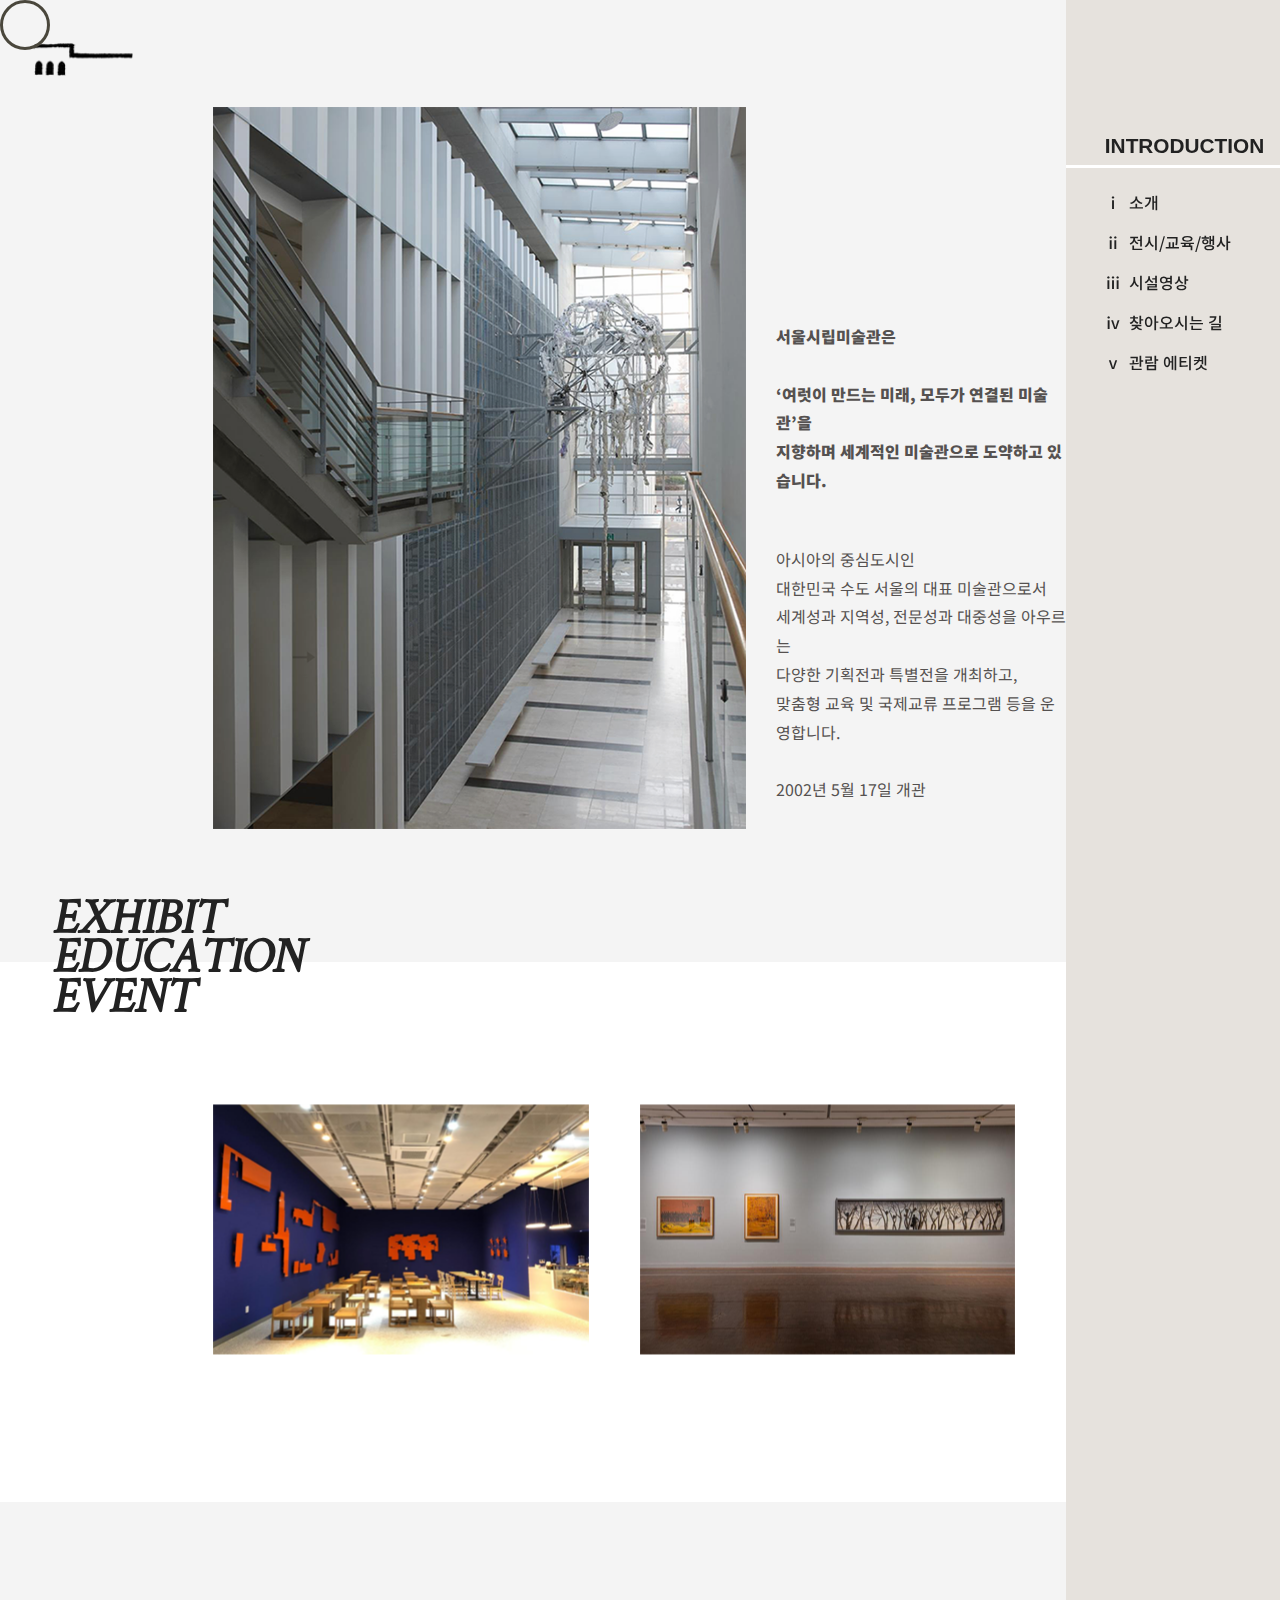
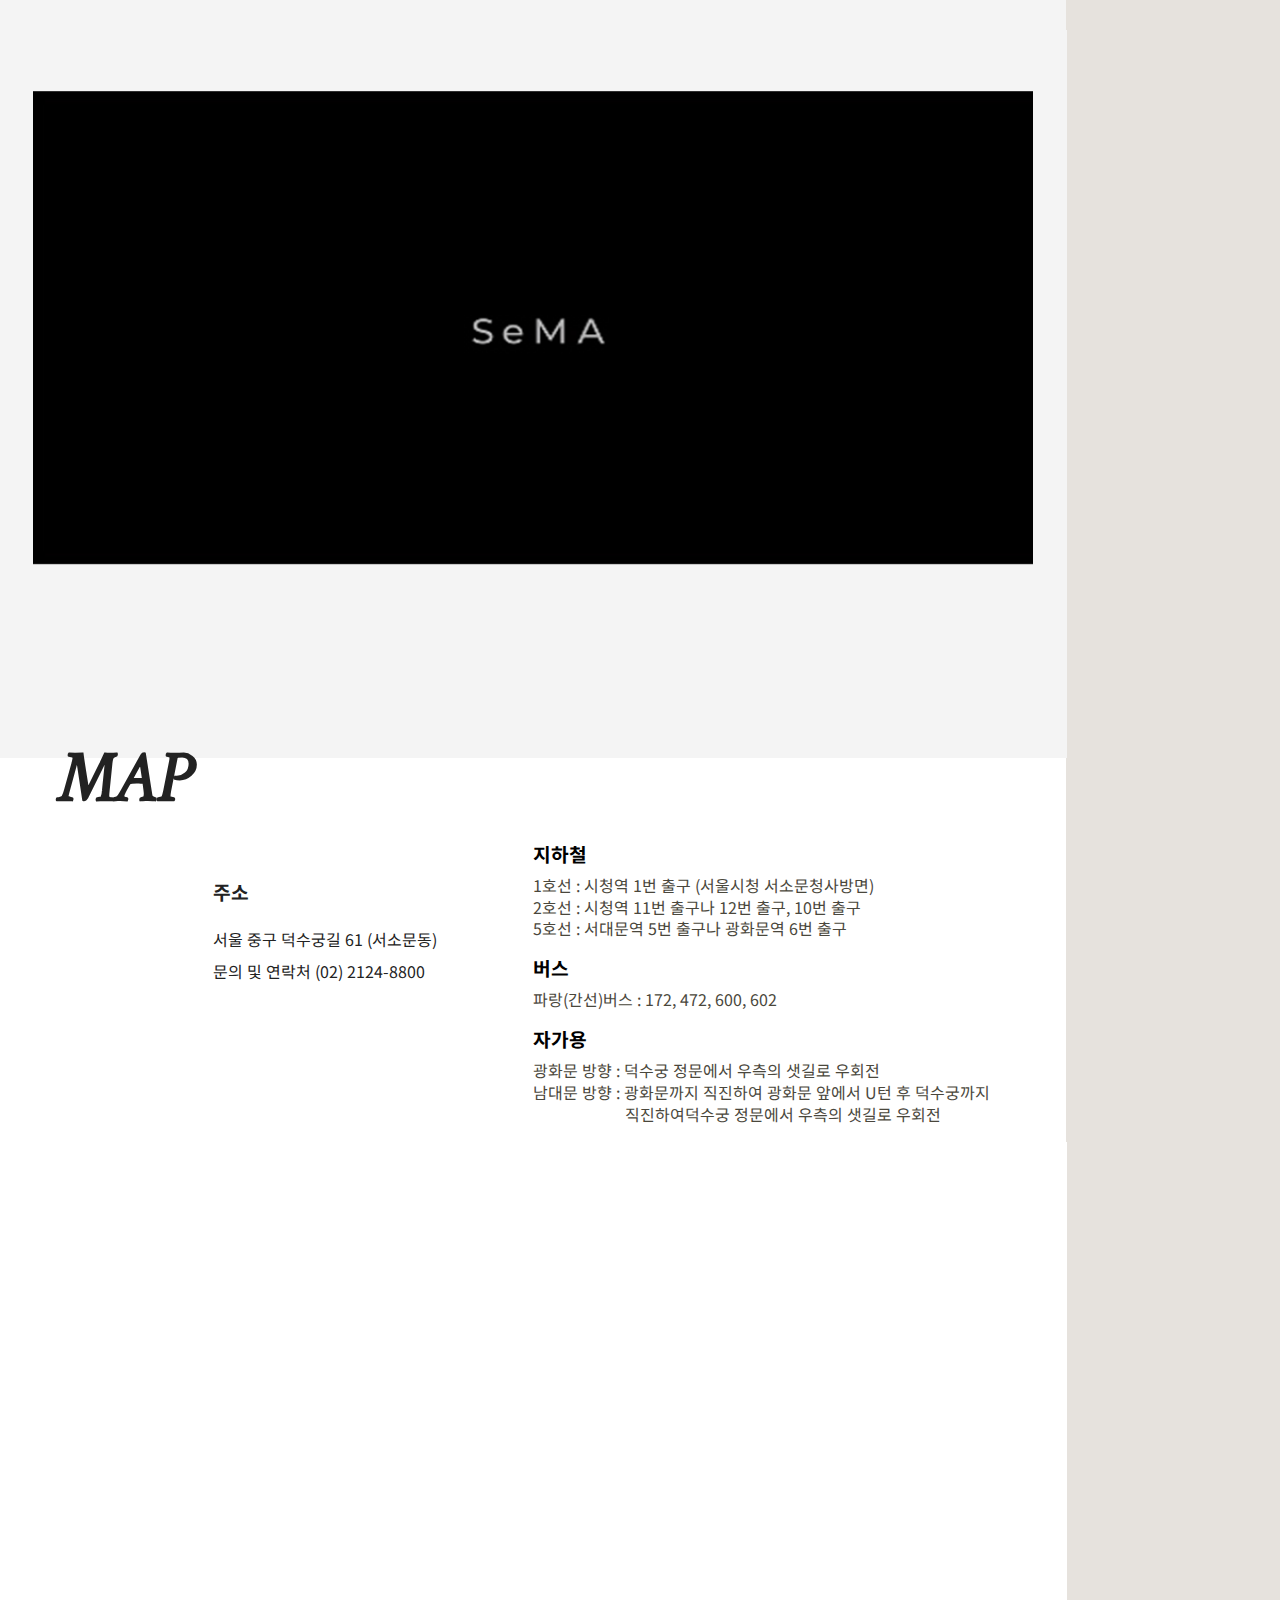
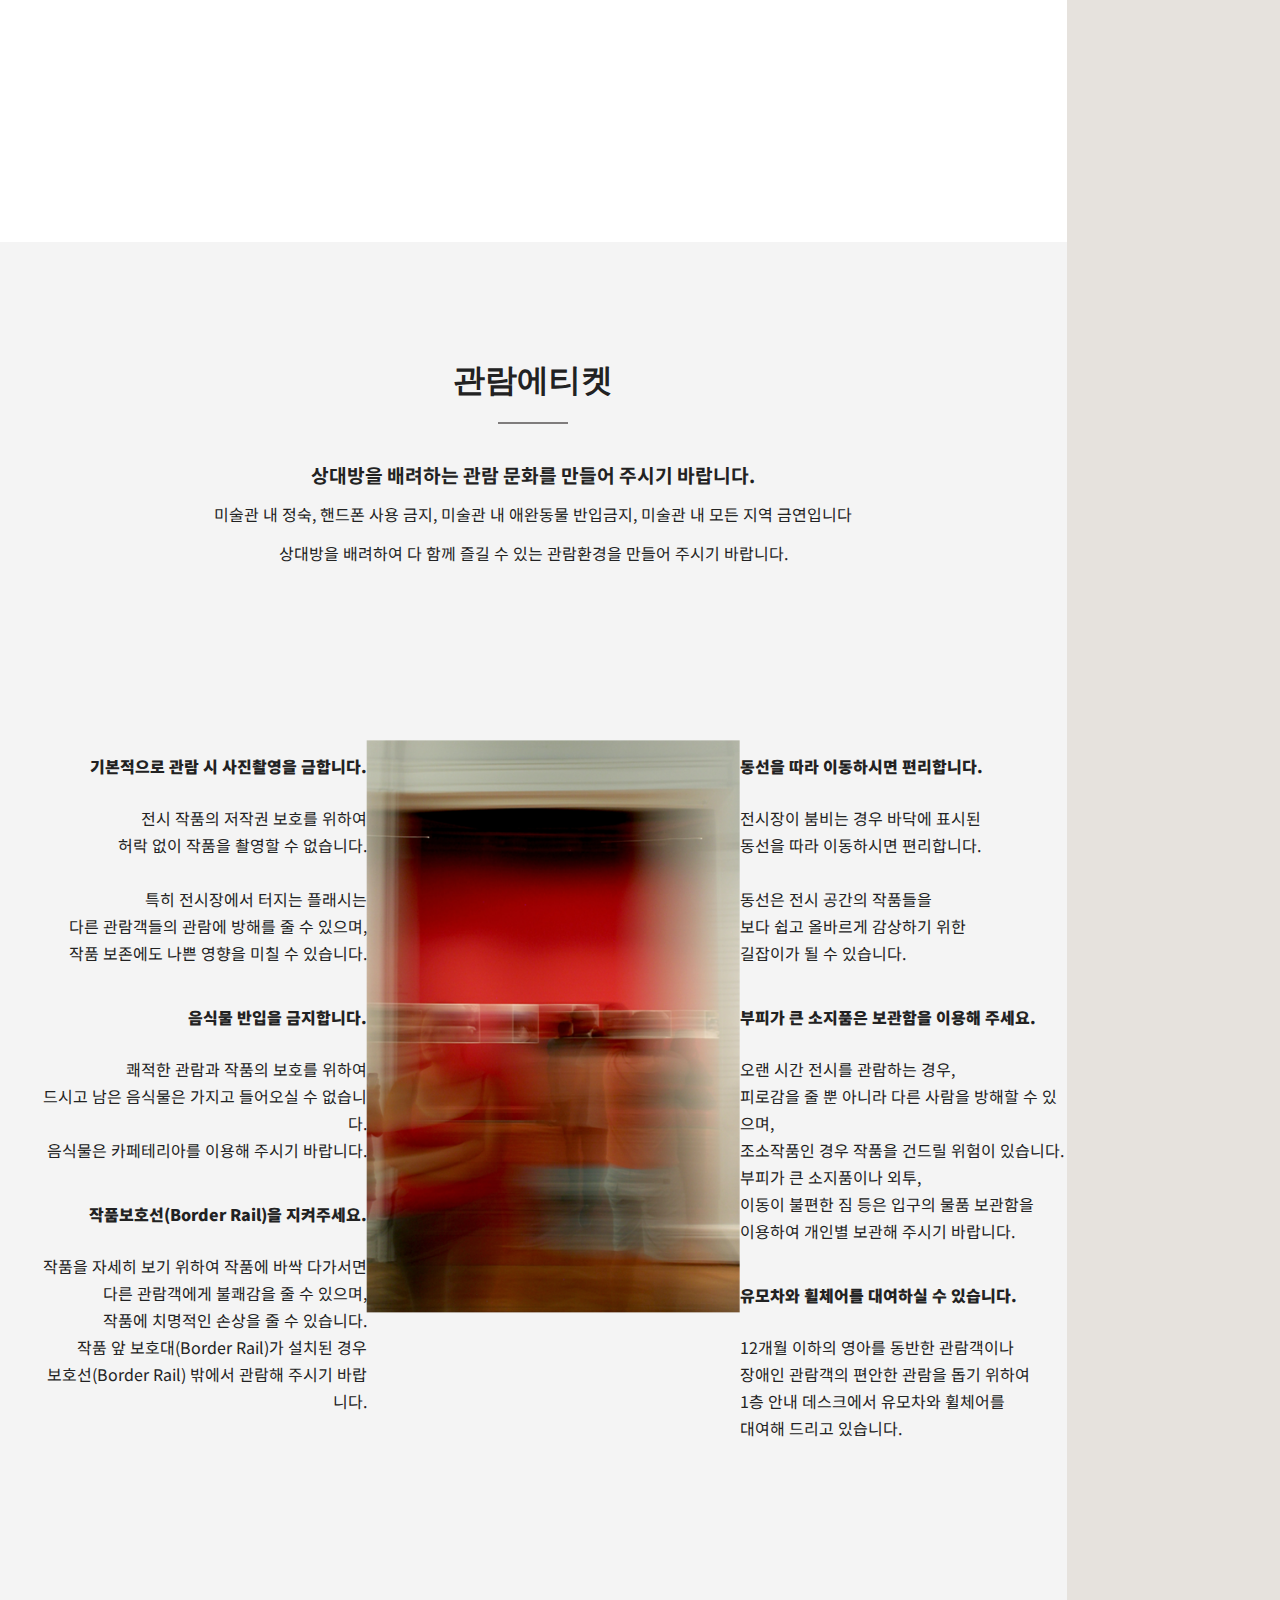
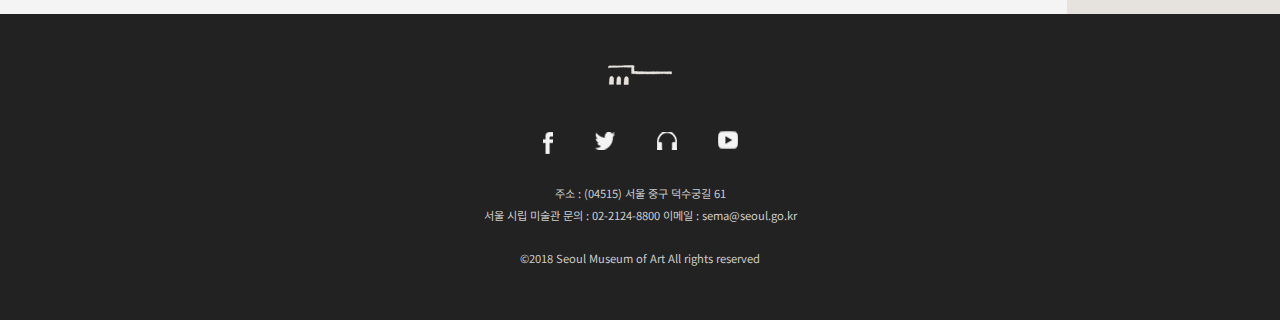
==== serve.html @ 2a8e7202 "수정" ====
<!DOCTYPE html>
<html lang="en">

<head>
    <meta charset="UTF-8">
    <meta name="viewport" content="width=device-width, initial-scale=1.0">
    <link rel="stylesheet" href="css/sub.css">
    <link rel="stylesheet" href="https://cdnjs.cloudflare.com/ajax/libs/font-awesome/4.7.0/css/font-awesome.min.css">
    <title>서울시립미술관</title>
    <script src="js/jquery-3.5.1.min.js"></script>
    <script src="js/jquery-ui.min.js"></script>
    <script src="js/smoothScroll20.js"></script>
    <script src="js/curtains.umd.min.js"></script>
    <script src="js/common.js"></script>
    <script src="js/serve.js"></script>

</head>

<body>
    <!-- 따라다닐 커서 -->
    <div id="cursor" class="cursor drag_C"></div>

    <div class="sub_wrap prt">
        <!-- 인트로 페이지 영역 -->
        <div class="first_intro">
            <section class="inbox sideBG" id="first_intro">
                <div class="fbx">
                    <div class="col-1 c3h1">
                        <h1 class="sub_logo_box">
                            <a href="index.html" class="intro_logo"><img src="images/logo_allpage.png" alt="로고">
                            </a>
                        </h1>
                    </div>
                    <div class="col-1 c3h1"></div>
                    <div class="col-5 c3h1 ioh">
                        <div class="sub_info_img">
                            <img src="images/museum_sub.png" alt="서소문소개" id="sub_info_img">
                        </div>
                    </div>
                    <div class="col-3 c3h1 first_intro_text_wrap">
                        <div class="first_intro_text">
                            <h3>
                                서울시립미술관은<br><br>

                                ‘여럿이 만드는 미래, 모두가 연결된 미술관’을<br>
                                지향하며 세계적인 미술관으로 도약하고 있습니다.
                            </h3>

                            아시아의 중심도시인<br>
                            대한민국 수도 서울의 대표 미술관으로서<br>
                            세계성과 지역성, 전문성과 대중성을 아우르는<br>
                            다양한 기획전과 특별전을 개최하고,<br>
                            맞춤형 교육 및 국제교류 프로그램 등을 운영합니다.<br><br>

                            2002년 5월 17일 개관
                        </div>
                    </div>
                    <div class="col-2 c3h2 intro_bar_wrap">
                        <div class="intro_bar">
                            <h3 class="intro_title">INTRODUCTION</h3>
                            <ul class="intro_bar_list">
                                <li><a href="#first_intro">ⅰ&nbsp; 소개</a></li>
                                <li><a href="#first_exhibit_wrap">ⅱ&nbsp; 전시/교육/행사</a></li>
                                <li><a href="#first_video_wrap">ⅲ&nbsp; 시설영상</a></li>
                                <li><a href="#first_map_wrap">ⅳ&nbsp; 찾아오시는 길</a></li>
                                <li><a href="#etiquette_wrap">ⅴ&nbsp; 관람 에티켓</a></li>
                            </ul>
                        </div>
                    </div>
                </div>
            </section>
        </div>

        <!-- 전시 영역 -->
        <div class="first_exhibit_wrap prt">
            <section class="inbox prt sideBG" id="first_exhibit_wrap">
                <div class="fbx">
                    <div class="col-2 c4h1 prt sideBG2 dragCW">
                        <ul class="first_exhibit_title">
                            <li>EXHIBIT</li>
                            <li>EDUCATION</li>
                            <li>EVENT</li>
                        </ul>
                    </div>
                    <div class="col-8 c4h1 prt hidden dragCW">
                        <div class="exhibit_drag">
                            <ul class="first_exhibit_img">
                                <li class="first_exhibit_img_list">
                                    <a href="#"><img src="images/exhibit_6.png" alt="전시"></a>
                                    <ol class="first_exhibit_text">
                                        <li>전시</li>
                                        <li>특별</li>
                                        <li>&lt; SeMA-카페+ 2020 주어진 &gt;</li>
                                    </ol>
                                </li>
                                <li class="first_exhibit_img_list">
                                    <a href="#"><img src="images/exhibit_1.png" alt="전시"></a>
                                    <ol class="first_exhibit_text">
                                        <li>전시</li>
                                        <li>가나아트컬렉션</li>
                                        <li>&lt; 허스토리 리뷰 &gt;</li>
                                    </ol>
                                </li>
                                <li class="first_exhibit_img_list">
                                    <a href="#"><img src="images/exhibit_4.png" alt="전시"></a>
                                    <ol class="first_exhibit_text">
                                        <li>전시</li>
                                        <li>퍼포먼스</li>
                                        <li>&lt;하나의 사건 This Event&gt;</li>
                                    </ol>
                                </li>

                                <li class="first_exhibit_img_list">
                                    <a href="#"><img src="images/exhibit_3.png" alt="전시"></a>
                                    <ol class="first_exhibit_text">
                                        <li>전시</li>
                                        <li>한국화</li>
                                        <li>&lt; 영원한 나르시시스트, 천경자 &gt;</li>
                                    </ol>
                                </li>

                            </ul>
                        </div>
                    </div>
                    <div class="col-2 c4h3 sideBG2"></div>
                </div>
            </section>
        </div>
        <!-- 시설 영상 영역 -->
        <div class="first_video_wrap sideBG2">
            <!-- 시설 영상 모달 -->
            <div id="video_modal">
                <div id="vidSizer">
                    <div id="vidHolder">
                        <iframe name="exhibit_video" id="exhibit_video" src="https://www.youtube.com/embed/U3ZYO2hwpuY" frameborder="0" allow="autoplay; encrypted-media" allowfullscreen></iframe>
                    </div>
                </div>
                <div class="video_modal_close">
                    <img src="images/close_btn.png" alt="영상모달창닫기">
                </div>
            </div>

            <section class="inbox sideBG2 " id="first_video_wrap">
                <div class="fbx">
                    <div class="col-10 c4h2">
                        <div class="first_exhibit_video">
                            <a href="#"><img src="images/video.png" alt="미술관시설 썸네일"></a>
                        </div>
                    </div>
                    <div class="col-2 c4h3"></div>
                </div>
            </section>
        </div>
        <!--------------- 지도 다섯번째 페이지  --------->
        <div class="first_map_wrap">
            <section class="inbox sideBG" id="first_map_wrap">
                <div class="fbx">
                    <div class="col-2 c5h1 prt">
                        <h3 class="first_map_title">MAP</h3>
                    </div>
                    <div class="col-3 c5h1">
                        <p class="first_map_address">
                            <span>주소</span> <br>
                            서울 중구 덕수궁길 61 (서소문동) <br>
                            문의 및 연락처 (02) 2124-8800
                        </p>
                    </div>
                    <div class="col-5 c5h1 first_map_text">
                        <div class="first_map_road scbar">
                            <p>
                                <span class="map_road_title">지하철</span><br>
                                1호선 : 시청역 1번 출구 (서울시청 서소문청사방면)<br>
                                2호선 : 시청역 11번 출구나 12번 출구, 10번 출구<br>
                                5호선 : 서대문역 5번 출구나 광화문역 6번 출구
                            </p>
                            <p>
                                <span class="map_road_title">버스</span><br>
                                파랑(간선)버스 : 172, 472, 600, 602
                            </p>
                            <p>
                                <span class="map_road_title">자가용</span><br>
                                광화문 방향 : 덕수궁 정문에서 우측의 샛길로 우회전<br>
                                남대문 방향 : 광화문까지 직진하여 광화문 앞에서 U턴 후 덕수궁까지 <br>
                                <span class="road_indent">직진하여덕수궁 정문에서 우측의 샛길로 우회전</span>
                            </p>
                        </div>
                    </div>
                    <div class="col-2 c5h3"></div>
                    <div class="col-10 c5h2 ioh">
                        <div class="sub_map_box">
                            <iframe src="https://www.google.com/maps/embed?pb=!1m18!1m12!1m3!1d3162.619595543007!2d126.97159061526976!3d37.56402527979832!2m3!1f0!2f0!3f0!3m2!1i1024!2i768!4f13.1!3m3!1m2!1s0x357ca28c905d0a87%3A0x86628ac3defab4ec!2z7ISc7Jq47Iuc66a966-47Iig6rSA!5e0!3m2!1sko!2skr!4v1610348312025!5m2!1sko!2skr" width="100%" height="100%" frameborder="0" style="border:0;" allowfullscreen="" aria-hidden="false" tabindex="0"></iframe>
                        </div>
                    </div>
                    <div class="col-2 c5h3"></div>
                </div>
            </section>
        </div>

        <!-------------------- 여섯번째 페이지  ------------->
        <div class="etiquette_wrap">
            <section class="inbox sideBG" id="etiquette_wrap">
                <div class="fbx">
                    <div class="col-10 c6h1">
                        <div class="etiquette_header">
                            <h2>관람에티켓</h2>
                            <p>
                                상대방을 배려하는 관람 문화를 만들어 주시기 바랍니다.<br>
                                <small>미술관 내 정숙, 핸드폰 사용 금지, 미술관 내 애완동물 반입금지, 미술관 내 모든 지역 금연입니다<br>
                                    상대방을 배려하여 다 함께 즐길 수 있는 관람환경을 만들어 주시기 바랍니다.</small>
                            </p>
                        </div>
                    </div>
                    <div class="col-2 c6h3"></div>
                    <div class="col-10 c6h2 prt">
                        <div class="etiquette_text">
                            <dl class="etiquette_text_left">
                                <dt>
                                    기본적으로 관람 시 사진촬영을 금합니다.
                                </dt>
                                <dd>
                                    전시 작품의 저작권 보호를 위하여<br>
                                    허락 없이 작품을 촬영할 수 없습니다.<br><br>
                                    특히 전시장에서 터지는 플래시는 <br>
                                    다른 관람객들의 관람에 방해를 줄 수 있으며,<br>
                                    작품 보존에도 나쁜 영향을 미칠 수 있습니다.
                                </dd>
                                <dt>
                                    음식물 반입을 금지합니다.
                                </dt>
                                <dd>
                                    쾌적한 관람과 작품의 보호를 위하여<br>
                                    드시고 남은 음식물은 가지고 들어오실 수 없습니다.<br>
                                    음식물은 카페테리아를 이용해 주시기 바랍니다.
                                </dd>
                                <dt>
                                    작품보호선(Border Rail)을 지켜주세요.
                                </dt>
                                <dd>
                                    작품을 자세히 보기 위하여 작품에 바싹 다가서면<br>
                                    다른 관람객에게 불쾌감을 줄 수 있으며,<br>
                                    작품에 치명적인 손상을 줄 수 있습니다.<br>
                                    작품 앞 보호대(Border Rail)가 설치된 경우<br>
                                    보호선(Border Rail) 밖에서 관람해 주시기 바랍니다.
                                </dd>
                            </dl>
                            <div class="sub_etiquette_img">
                                <img src="images/etiquette.png" alt="에티켓" class="etiquette_img">
                            </div>
                            <dl class="etiquette_text_right">
                                <dt>
                                    동선을 따라 이동하시면 편리합니다.
                                </dt>
                                <dd>
                                    전시장이 붐비는 경우 바닥에 표시된<br>
                                    동선을 따라 이동하시면 편리합니다.<br><br>
                                    동선은 전시 공간의 작품들을<br>
                                    보다 쉽고 올바르게 감상하기 위한<br>
                                    길잡이가 될 수 있습니다.
                                </dd>
                                <dt>
                                    부피가 큰 소지품은 보관함을 이용해 주세요.
                                </dt>
                                <dd>
                                    오랜 시간 전시를 관람하는 경우,<br>
                                    피로감을 줄 뿐 아니라 다른 사람을 방해할 수 있으며, <br>
                                    조소작품인 경우 작품을 건드릴 위험이 있습니다. <br>
                                    부피가 큰 소지품이나 외투, <br>
                                    이동이 불편한 짐 등은 입구의 물품 보관함을 <br>
                                    이용하여 개인별 보관해 주시기 바랍니다.
                                </dd>
                                <dt>
                                    유모차와 휠체어를 대여하실 수 있습니다.
                                </dt>
                                <dd>
                                    12개월 이하의 영아를 동반한 관람객이나<br>
                                    장애인 관람객의 편안한 관람을 돕기 위하여 <br>
                                    1층 안내 데스크에서 유모차와 휠체어를 <br>
                                    대여해 드리고 있습니다.
                                </dd>
                            </dl>
                        </div>
                    </div>
                    <div class="col-2 c6h3"></div>
                </div>
            </section>
        </div>
        <!-------------------- 푸터 페이지  ------------->
        <footer class="footer_wrap">
            <section class="inbox" id="footer_wrap">
                <div class="fbx">
                    <div class="col-12 c7h1">
                        <div class="footer_wrap_area">
                            <img src="images/logo_footer.png">
                            <ul class="footer_sns">
                                <li><a href="#"><img src="images/footer_face.png" alt="푸터페이스북"></a></li>
                                <li><a href="#"><img src="images/footer_twi.png" alt="푸터트위터"></a></li>
                                <li><a href="#"><img src="images/footer_ear.png" alt="푸터듣기"></a></li>
                                <li><a href="#"><img src="images/footer_yout.png" alt="푸터유투브"></a></li>
                            </ul>
                            <p>
                                주소 : (04515) 서울 중구 덕수궁길 61<br>
                                서울 시립 미술관 문의 : 02-2124-8800 이메일 : sema@seoul.go.kr
                                <br><br>
                                ©2018 Seoul Museum of Art All rights reserved
                            </p>
                        </div>
                    </div>
                </div>
            </section>
        </footer>
    </div>


</body></html>
---- css/sub.css ----
@charset "utf-8";
/* main.css - 메인페이지 CSS */


/*파일 merging(합치기)*/
@import url(../css/reset.css);
@import url(../css/core.css);
@import url(../css/common.css);
@import url(../css/gridSet.css);
@import url(../css/gridView.css);

body {
    overflow-x: hidden;
    overflow-y: visible;
    background-color: #f4f4f4;

}

a {
    cursor: none;
}

/* 마우스 커서 */

.cursor::after {
    content: "Click";
    position: absolute;
    display: flex;
    justify-content: center;
    align-items: center;
    width: 50px;
    height: 50px;
    top: -11px;
    left: -11px;
    color: #fff;
    border: 8px solid rgba(204, 204, 204, 0.7);
    border-radius: 50%;
    font-family: 'CrimsonText-Italic';
    font-size: 1.1rem;
    animation: cursorAni2 .5s infinite alternate;
}

@keyframes cursorAni2 {
    from {
        transform: scale(1)
    }

    to {
        transform: scale(.7)
    }
}

.drag_C::after {
    content: "drag!";
    position: absolute;
    top: 50%;
    left: 47%;
    transform: translate(-50%, -50%);
    font-family: 'CrimsonText-Italic';
    font-size: 1.1rem;
    font-weight: bold;
    z-index: 999999;
}


/***************** 인트로 페이지***********************/

.first_intro {
    background-color: #f4f4f4;
}

#first_intro {
    position: relative;
}

/*
.sideBG::before{
    content: "";
    position: absolute;
    left: 100%;
    top: 0;
    width: calc(100% - 500px);
    height: 100%;
    background-color: #e6e2dd;
}
*/


#first_intro > .fbx {
    /*    flex-wrap: nowrap;*/
}

.c3h1 {
    position: relative;
}

.sub_logo_box {
    position: absolute;
    width: 8vW;
    top: 5%;
    left: 30%;
}

.intro_logo img {
    width: 100%;
}

.first_intro_text_wrap {
    display: flex;
    flex-direction: column;
    justify-content: flex-end;
}

.first_intro_text {
    margin-bottom: 30px;
    padding-left: 30px;
    color: #555150;
    font-size: 1rem;
    line-height: 1.8;
}

.first_intro_text h3 {
    padding-bottom: 50px;
    font-weight: 900;
}

.c3h2 {
    background-color: #e6e2dd;
}

/* 인트로 영역 사진 */
.sub_info_img {
    padding-top: 20%;
}

.sub_info_img img {
    width: 100%;
}

/******** 인트로 바 *******/
.intro_bar_wrap {
    position: relative;
}

.intro_bar {
    position: fixed;
    top: 15%;
    width: 100%;
    /*    padding-left: 5%;*/
    z-index: 999;
}

.intro_title {
    width: 100%;
    padding: 0 0 2% 3%;
    font-family: 'Maven Pro', sans-serif;
    font-size: 1.3rem;
    font-weight: bold;
}

.intro_title::after {
    content: "";
    position: absolute;
    left: 0;
    right: 0;
    top: 30px;
    height: 3px;
    background-color: #fff;

}

.intro_bar_list {
    line-height: 2.5;
    padding-left: 3%;
    font-weight: 500;
}

.intro_bar_list li a {
    display: block;
    transition: all .75s 0s ease;
    padding-right: 2%;
}


/***************** 전시 영역 **********************/

.first_exhibit_wrap {
    background-color: #f4f4f4;
}

#first_exhibit_wrap {
    /*    position: relative;*/
    height: 100%;
    width: 100%;
}

.c4h1 {
    margin: 10% 0;
    background-color: #fff;
    height: 60vh;
}

.hidden {
    overflow: hidden;
}

.exhibit_drag {
    height: 100%;
    display: flex;
    flex-direction: column;
}


.first_exhibit_img {
    position: relative;
    width: 200%;
    top: 50%;
    transform: translateY(-50%);
}

.first_exhibit_img_list {
    position: relative;
    float: left;
    width: 22%;
    margin-right: 3%;
    height: 100%;
    white-space: nowrap;
}

.first_exhibit_img_list:last-child {
    margin-right: 0;
}

.first_exhibit_img a {
    display: block;
}

.first_exhibit_img_list:hover::after {
    content: "";
    position: absolute;
    left: 0;
    right: 0;
    top: 0;
    bottom: 0;
    margin-bottom: 4px;
    background-color: rgb(0, 0, 0, 0.7);
    opacity: 1;
}

.first_exhibit_img_list img {
    width: 100%;
    height: 100%;
}

.first_exhibit_text {
    position: absolute;
    top: 50%;
    left: 50%;
    width: 100%;
    transform: translate(-50%, -50%);
    text-align: center;
    color: #fff;
    transition: opacity .3s ease-in;
    z-index: 99;
    opacity: 0;
}

/*

.first_exhibit_text:hover {
    opacity: 1;
    z-index: 1;
}
*/

.c4h3 {
    background-color: #e6e2dd;
}

.first_exhibit_title {
    position: absolute;
    top: -11%;
    z-index: 999;
    left: 25%;
}

.first_exhibit_title li {
    font-family: 'CrimsonText-Italic';
    font-size: 3.1rem;
    line-height: .8;
    font-weight: bold;
}


/******** 시설 영상  *******/
.c4h2 {
    height: 600px;
    margin-bottom: 10%
}


/*
#exhibit_video {
    width: 100%;
    height: 100%;
    border: 0;
}*/

.first_exhibit_video {
    position: relative;
    top: 50%;
    width: 1000px;
    transform: translateY(-50%);
    margin: 0 auto;
}

.first_exhibit_video a {
    display: block;
}

.first_exhibit_video img {
    width: 100%;
}

/* 비디오 모달 창 */
#video_modal {
    position: fixed;
    top: 0;
    left: 0;
    width: 100%;
    height: 100%;
    background-color: rgba(0, 0, 0, 0.8);
    z-index: 9999;
    display: none;
}

/* 비디오사이즈 */
#vidSizer {
    position: relative;
    left: 50%;
    top: 50%;
    transform: translate(-50%, -50%);
    width: 200vh;
    max-width: 95%;

}

#vidHolder {
    position: relative;
    height: 0;
    padding-bottom: 54.25%;
}

#exhibit_video {
    position: absolute;
    left: 50%;
    top: 50%;
    width: 60%;
    height: 60%;
    transform: translate(-50%, -50%);
}

.video_modal_close {
    position: fixed;
    top: 10%;
    right: 10%;
    transition: 1.0s ease all;
}

.video_modal_close:hover {
    transform: rotate(180deg);
    transform-origin: center;
    transition: transform 1.0s ease all;
}

/******* 전시 팝업 *******/
.first_exhibit_popup_wrap {
    position: absolute;
    top: 0;
    left: 0;
    width: 100%;
    height: 100%;
    z-index: 999;
    background-color: rgb(166, 171, 165, 0.9);
    display: none;
}

.first_exhibit_popup_area {
    width: 1380px;
    margin: 0 auto;

}

.first_exhibit_popup {
    float: left;
}

.first_exhibit_popup img {
    display: block;
    padding-top: 35px;
}

.first_exhibit_popup_text {
    float: left;
    color: #fff;
    margin-left: 100px;
}

.first_exhibit_popup_text h2 {
    font-size: 2rem;
    padding: 40px 0 120px 0;
}

.first_exhibit_popup_text p {
    font-size: 1.25rem;
    margin-bottom: 222px;
    line-height: 1.5;
}

.first_exhibit_popup_info li {
    float: left;
    margin-right: 70px;
    font-size: .9rem;
}

.first_exhibit_popup_info h3 {
    font-weight: bold;
    padding-bottom: 10px;
}

.close_btn {
    position: absolute;
    top: 35px;
    right: 70px;
}

/***************** 지도 - 다섯번째 페이지*******************/

.first_map_wrap {
    background-color: #fff;
}

#first_map_wrap {
    position: relative;
}

.first_map_title {
    position: absolute;
    top: 7%;
    right: 10%;
    font-family: 'CrimsonText-Italic';
    font-size: 4.5rem;
    font-weight: bold;
}

.col-3 {
    position: relative;
}

.first_map_address {
    position: absolute;
    top: 45%;
    line-height: 2;
}

.first_map_address span {
    display: inline-block;
    padding-bottom: 5%;
    font-size: 1.2rem;
    font-weight: bold;
}

.map_road_title {
    display: inline-block;
    padding: 2% 0;
    font-size: 1.2rem;
    font-weight: bold;
    color: #000;
}

.road_indent {
    display: inline-block;
    width: 100%;
    text-indent: 20%;
}

.c5h1 {
    height: 40%;
    padding-top: 20%;
}

.c5h3 {
    background-color: #e6e2dd;
}

.sub_map_box {
    height: 60vh;
    width: 80%;
    margin: 5% auto 10%;
}

.first_map_text {
    position: relative;
    padding-bottom: 10%;
}

.first_map_road {
    position: absolute;
    top: 20%;
    color: #4a473c;
    height: 100%;
    overflow: auto;
    overflow-x: hidden;
    /*높이값을 주고 넘치는 요소 자동설정하면 자동스크롤바생성!*/
}

.first_map_road p:nth-child(2) {
    padding: 2% 0;
}

.c5h2 {
    text-align: center;
}

.first_map {
    height: 95%;
    width: 95%;
}

/***************** 여섯번째 페이지 에티켓**********************/

.etiquette_wrap {
    background-color: #f4f4f4;
}

#etiquette_wrap {
    position: relative;
}

.c6h1 {
    text-align: center;
    padding-top: 10%;
}

.etiquette_header h2 {
    position: relative;
    font-size: 2rem;
    font-weight: 600;
    padding-bottom: 3%;
    font-family: kakao;
}

.etiquette_header h2::after {
    content: "";
    position: absolute;
    width: 70px;
    height: 2px;
    bottom: 0;
    left: 50%;
    transform: translateX(-50%);
    background-color: #7f7c7c;
}

.etiquette_header p {
    margin: 3% 0 5%;
    line-height: 2;
    font-weight: bold;
    font-size: 1.2rem;
}

.etiquette_header small {
    font-weight: normal;
    font-size: 1rem;
}

/* 에티켓 이미지 */
.sub_etiquette_img {
    width: 400px;
}

.sub_etiquette_img img {
    width: 100%;
}

.c6h2 {
    width: 100%;
    height: 110vh;
}

.etiquette_text {
    position: absolute;
    width: 100%;
    top: 50%;
    left: 50%;
    transform: translate(-50%, -50%);
    display: flex;
    justify-content: space-around;
}

.etiquette_text dt {
    font-weight: 900;
    margin-bottom: 27px;
}

.etiquette_text dd {
    margin-bottom: 40px;
    line-height: 27px;
}

.etiquette_text_left {
    text-align: right;
}

.etiquette_text_right {
    text-align: left;
}

.etiquette_text_right dd {
    margin-left: 0;
}

.c6h3 {
    background-color: #e6e2dd;
}
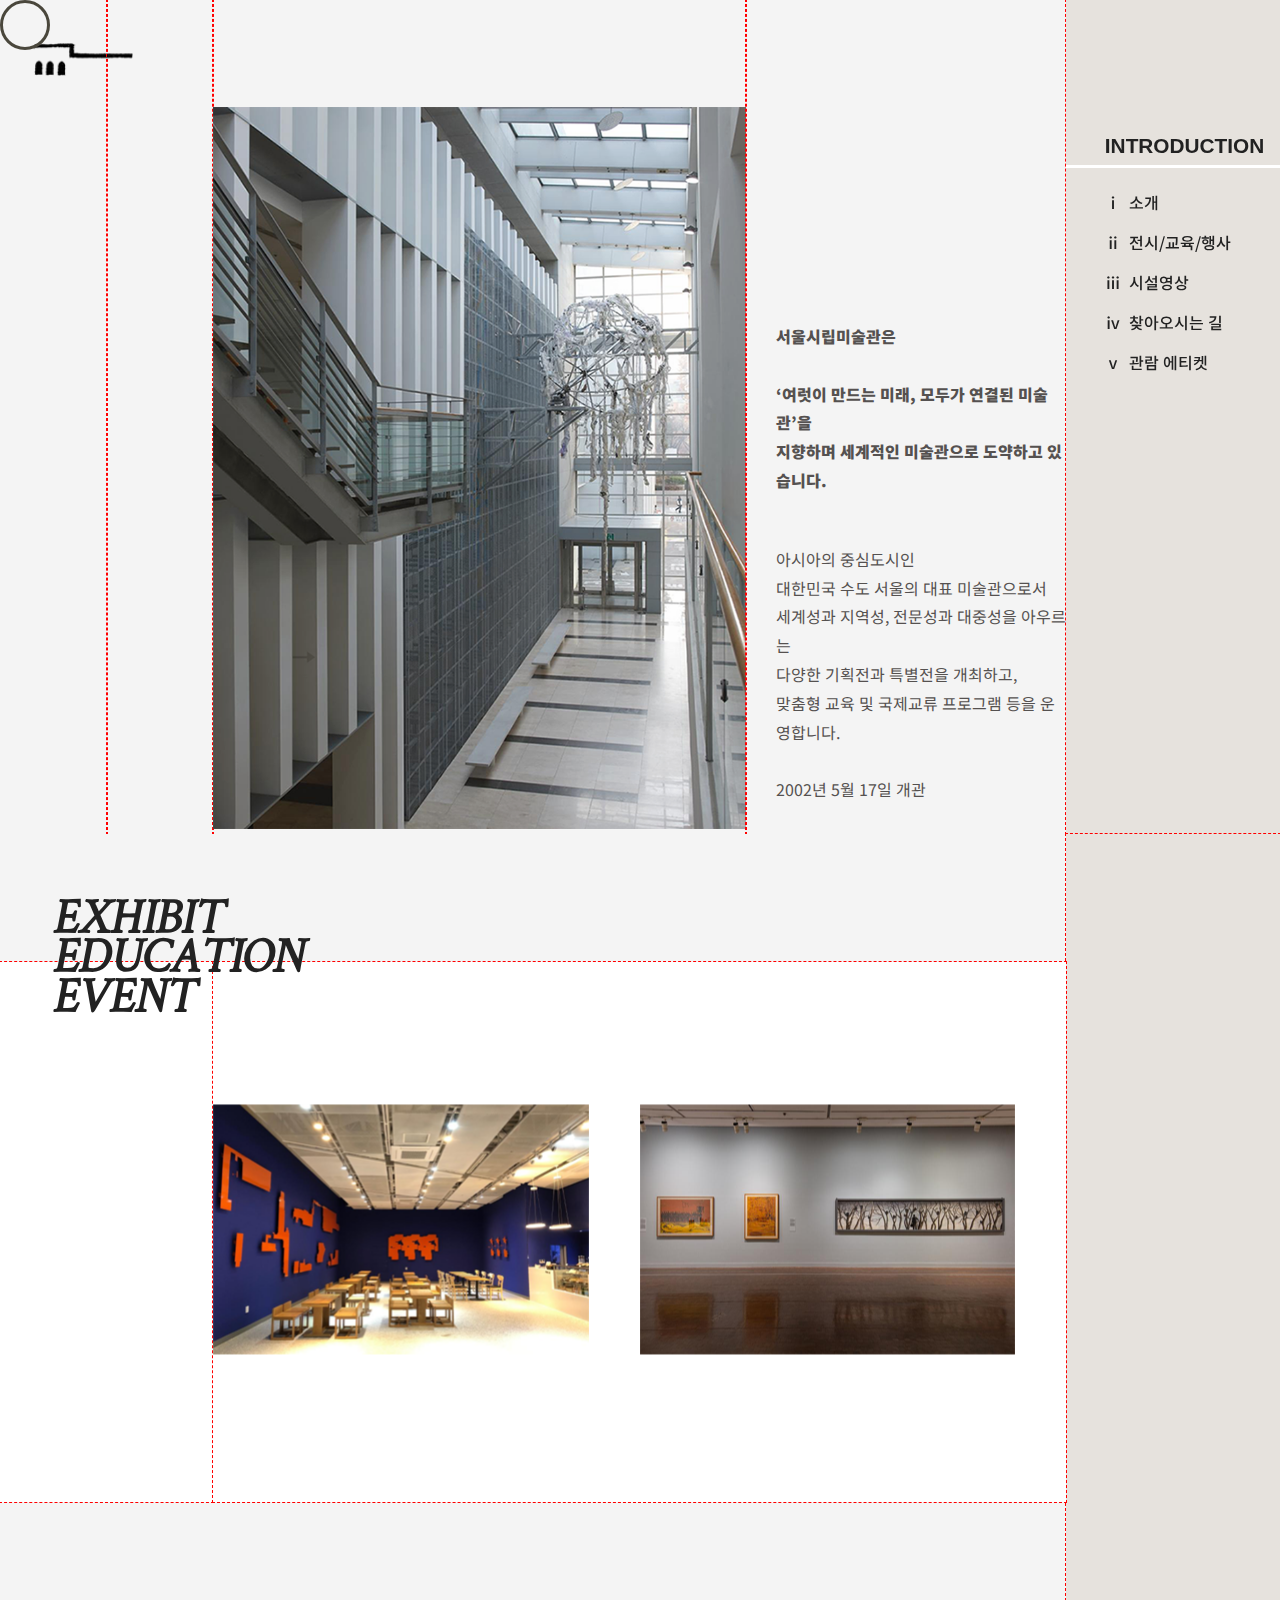
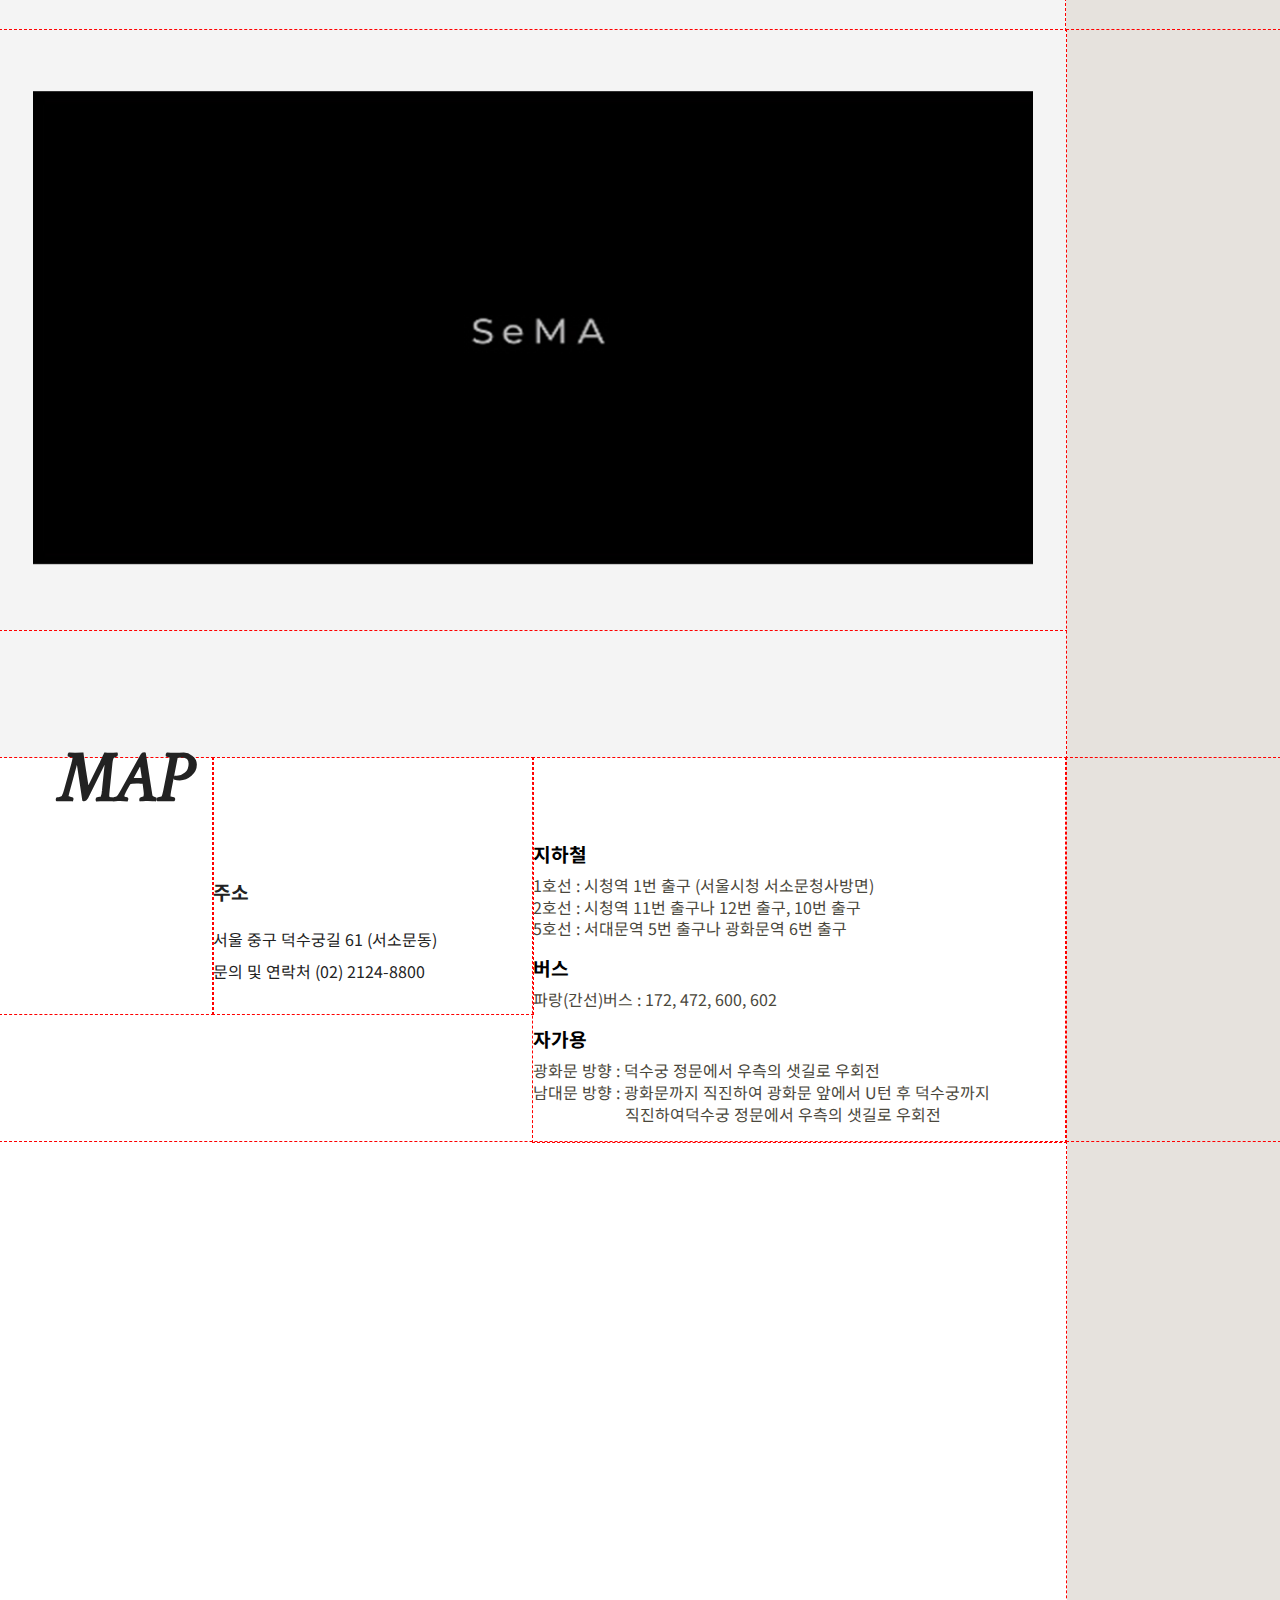
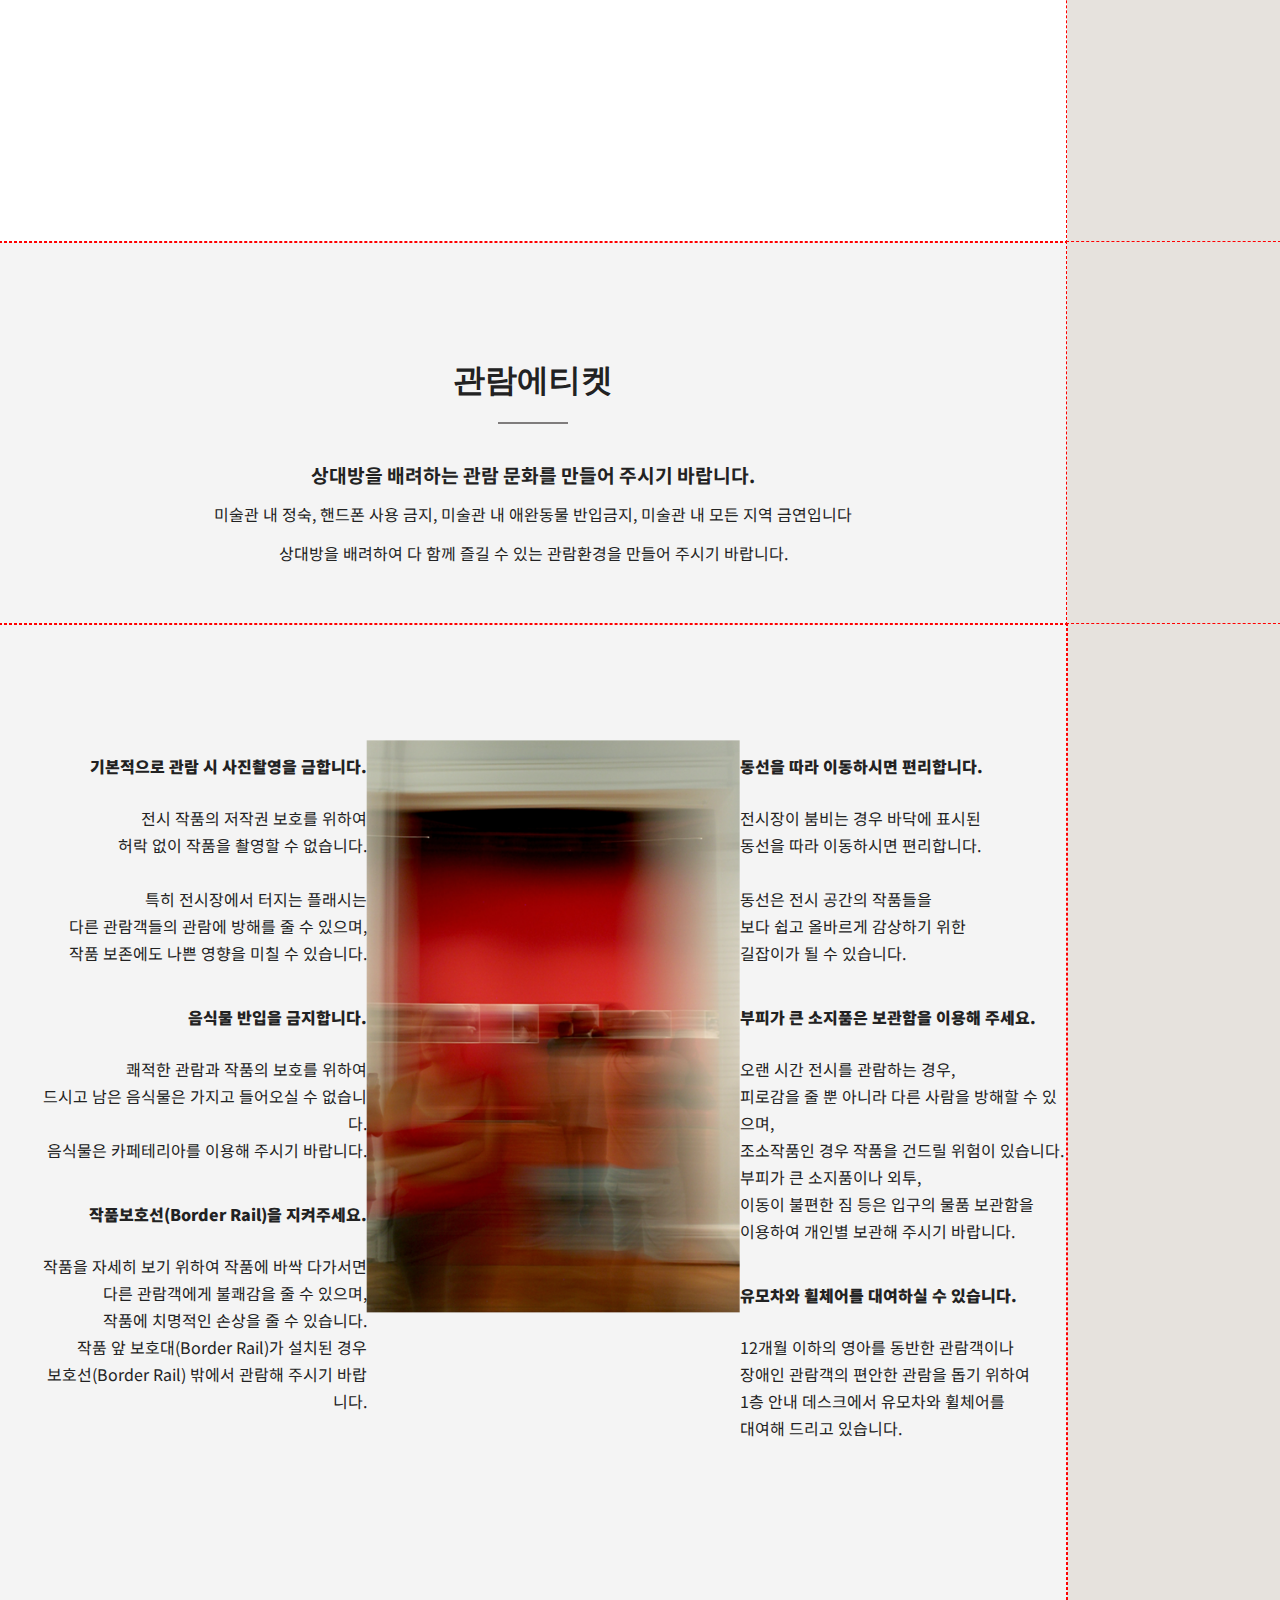
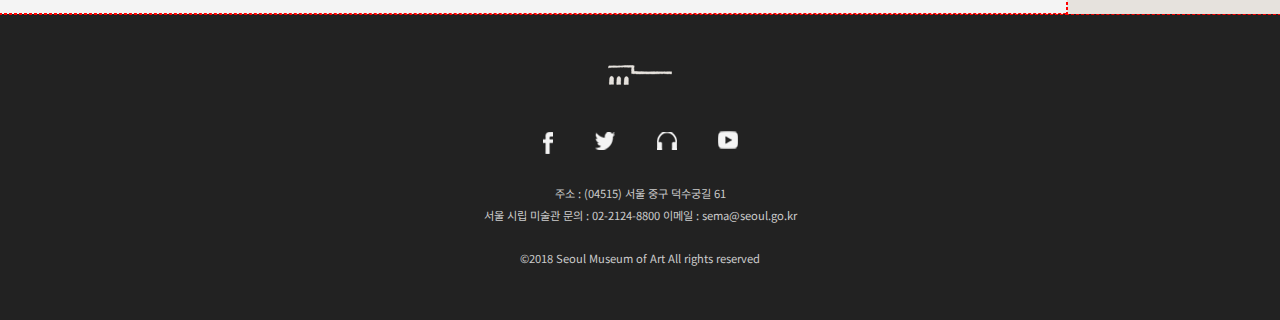
==== commit ab743c1a: "수정" ====
--- a/serve.html
+++ b/serve.html
@@ -73,7 +73,7 @@
 
         <!-- 전시 영역 -->
         <div class="first_exhibit_wrap prt">
-            <section class="inbox prt sideBG" id="first_exhibit_wrap">
+            <section class="inbox sideBG" id="first_exhibit_wrap">
                 <div class="fbx">
                     <div class="col-2 c4h1 prt sideBG2 dragCW">
                         <ul class="first_exhibit_title">
@@ -122,12 +122,12 @@
                             </ul>
                         </div>
                     </div>
-                    <div class="col-2 c4h3 sideBG2"></div>
+                    <div class="col-2 c4h3"></div>
                 </div>
             </section>
         </div>
         <!-- 시설 영상 영역 -->
-        <div class="first_video_wrap sideBG2">
+        <div class="first_video_wrap">
             <!-- 시설 영상 모달 -->
             <div id="video_modal">
                 <div id="vidSizer">
@@ -140,7 +140,7 @@
                 </div>
             </div>
 
-            <section class="inbox sideBG2 " id="first_video_wrap">
+            <section class="inbox sideBG" id="first_video_wrap">
                 <div class="fbx">
                     <div class="col-10 c4h2">
                         <div class="first_exhibit_video">
--- a/css/sub.css
+++ b/css/sub.css
@@ -183,15 +183,11 @@
 
 
 /***************** 전시 영역 **********************/
-
+#first_exhibit_wrap{
+    position: relative;
+}
 .first_exhibit_wrap {
     background-color: #f4f4f4;
-}
-
-#first_exhibit_wrap {
-    /*    position: relative;*/
-    height: 100%;
-    width: 100%;
 }
 
 .c4h1 {
@@ -293,6 +289,9 @@
 
 
 /******** 시설 영상  *******/
+#first_video_wrap{
+    position: relative;
+}
 .c4h2 {
     height: 600px;
     margin-bottom: 10%
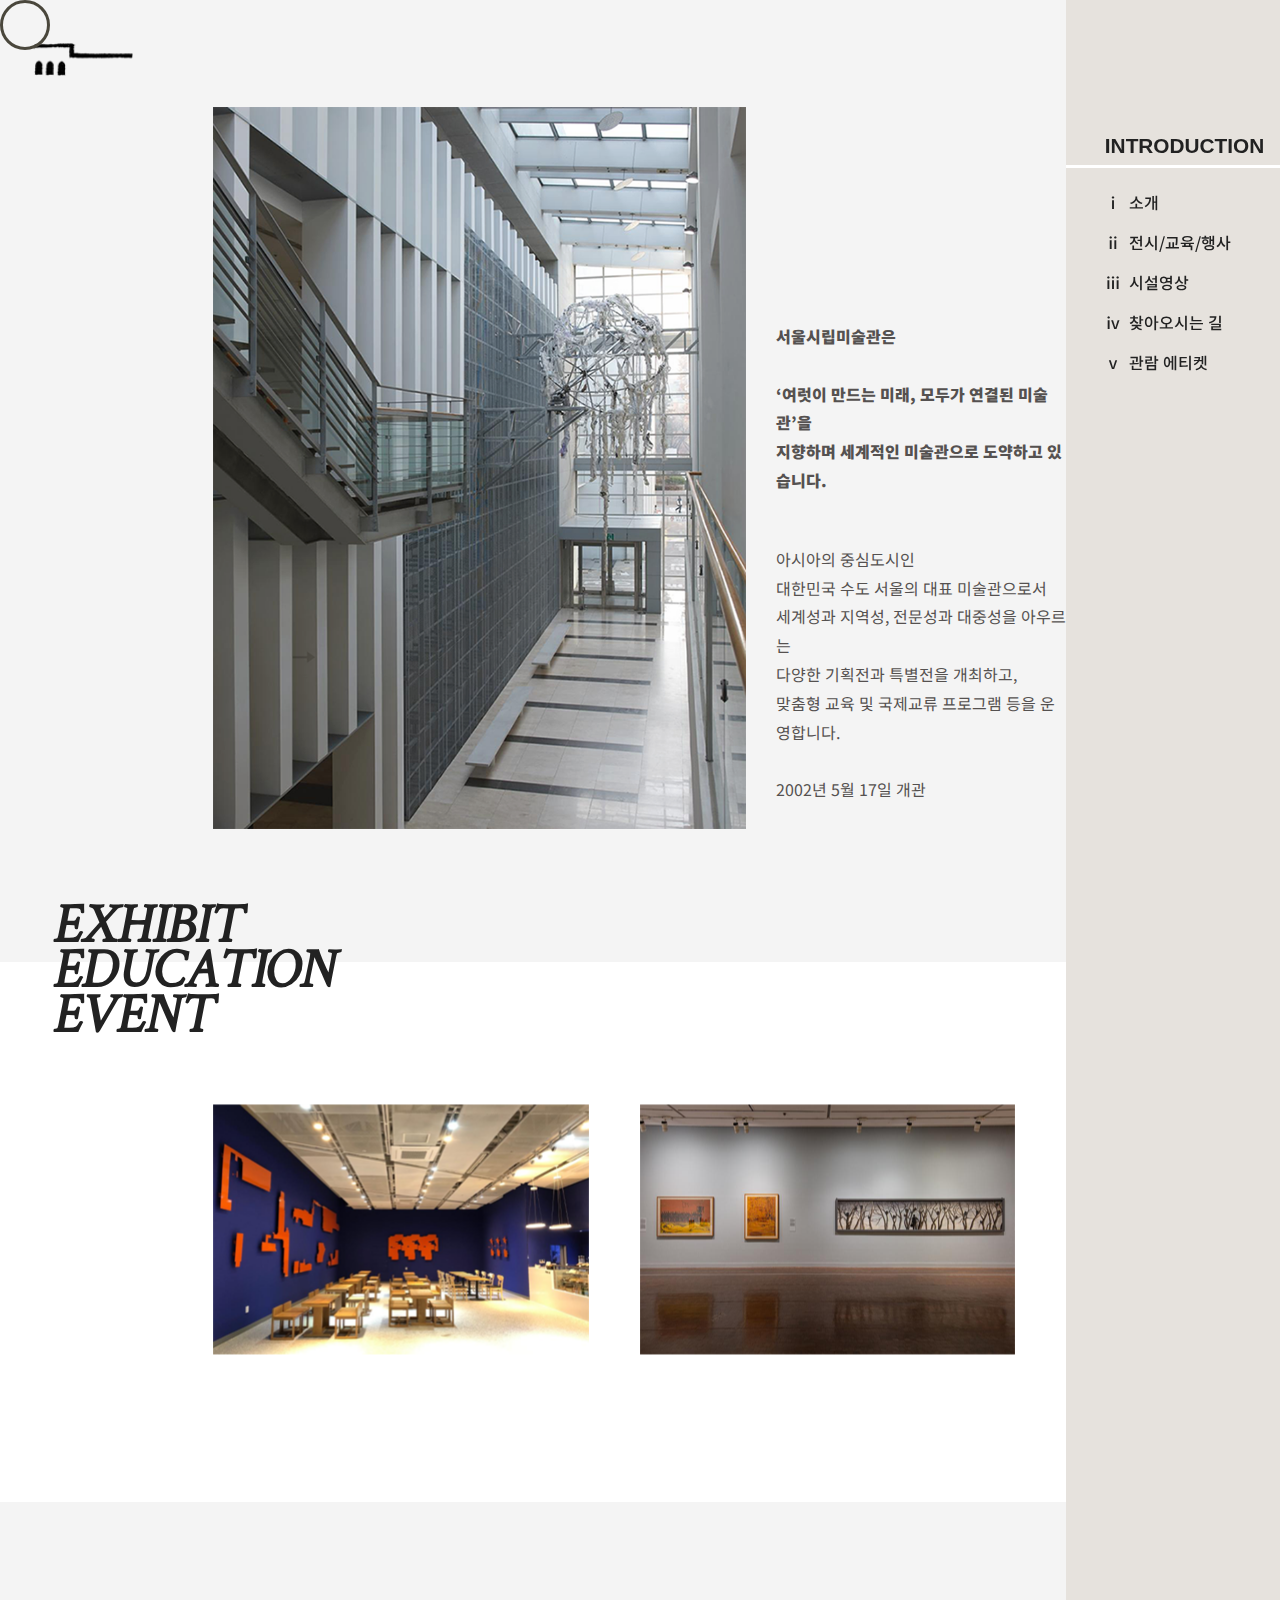
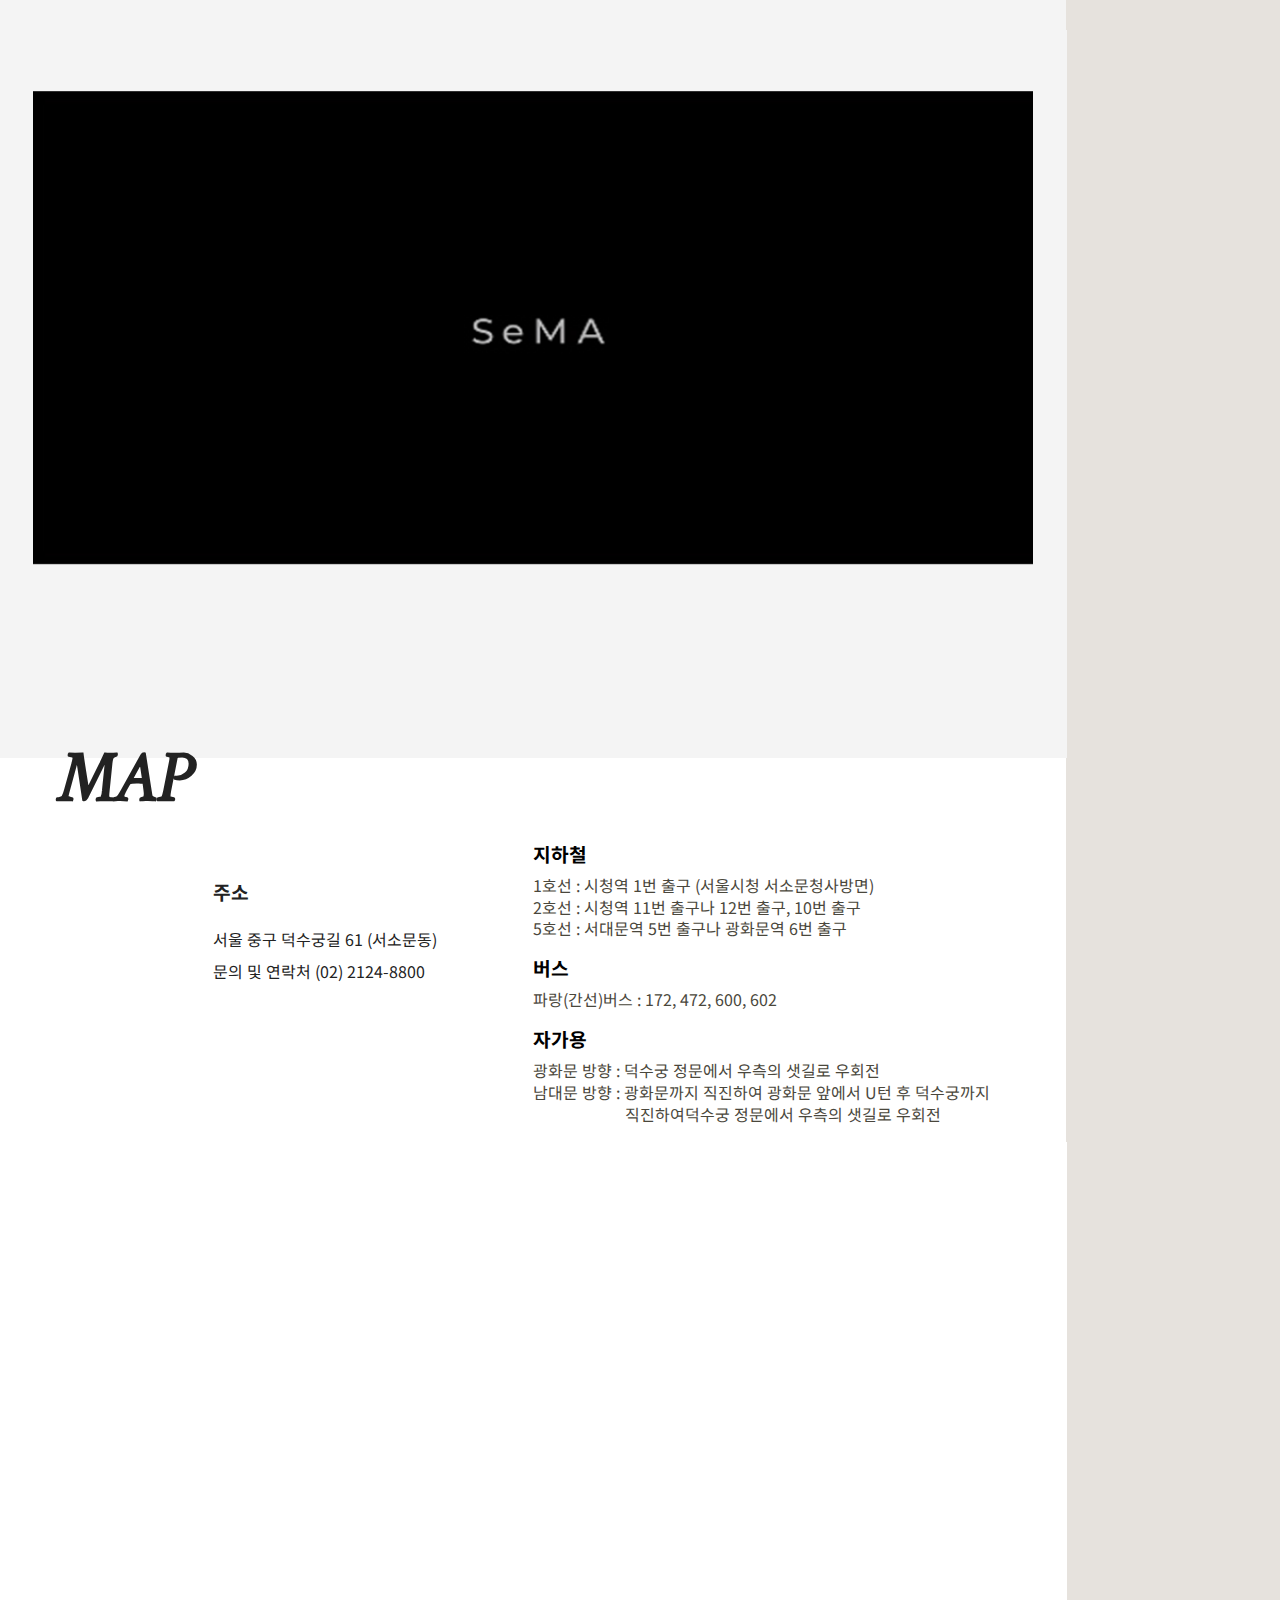
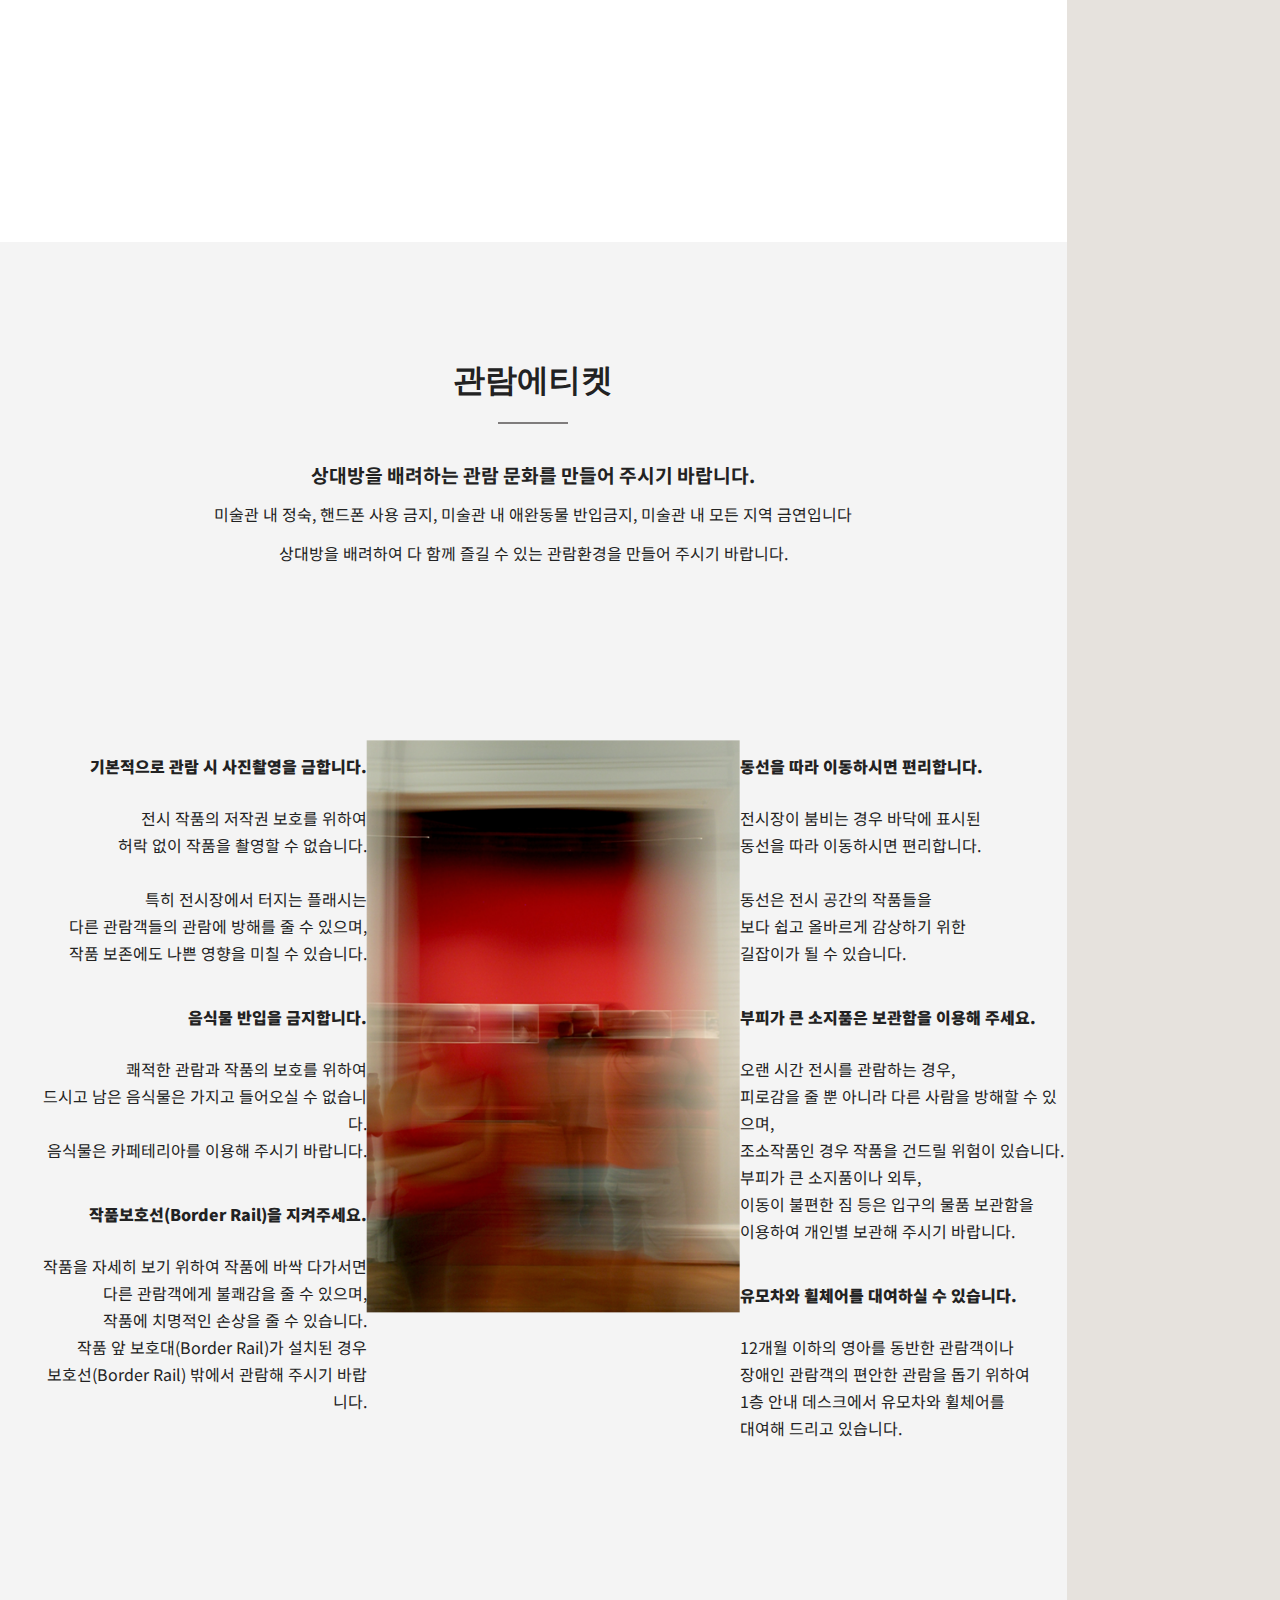
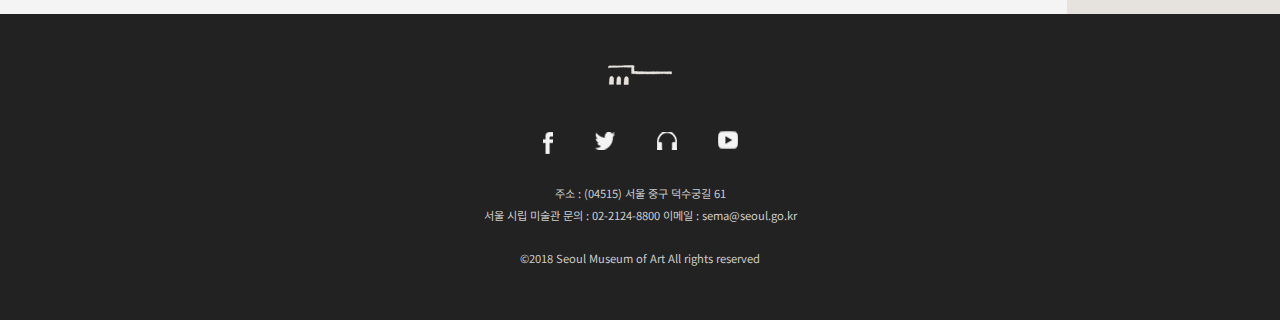
==== commit cba5a0eb: "수정" ====
--- a/serve.html
+++ b/serve.html
@@ -8,7 +8,8 @@
     <link rel="stylesheet" href="https://cdnjs.cloudflare.com/ajax/libs/font-awesome/4.7.0/css/font-awesome.min.css">
     <title>서울시립미술관</title>
     <script src="js/jquery-3.5.1.min.js"></script>
-    <script src="js/jquery-ui.min.js"></script>
+    <script src="js/jquery-ui.min.js"></script>    
+    <script src="js/jquery-touch-punch.min.js"></script>    
     <script src="js/smoothScroll20.js"></script>
     <script src="js/curtains.umd.min.js"></script>
     <script src="js/common.js"></script>
--- a/css/sub.css
+++ b/css/sub.css
@@ -275,14 +275,14 @@
 
 .first_exhibit_title {
     position: absolute;
-    top: -11%;
+    top: -10%;
     z-index: 999;
     left: 25%;
 }
 
 .first_exhibit_title li {
     font-family: 'CrimsonText-Italic';
-    font-size: 3.1rem;
+    font-size: 3.5rem;
     line-height: .8;
     font-weight: bold;
 }
